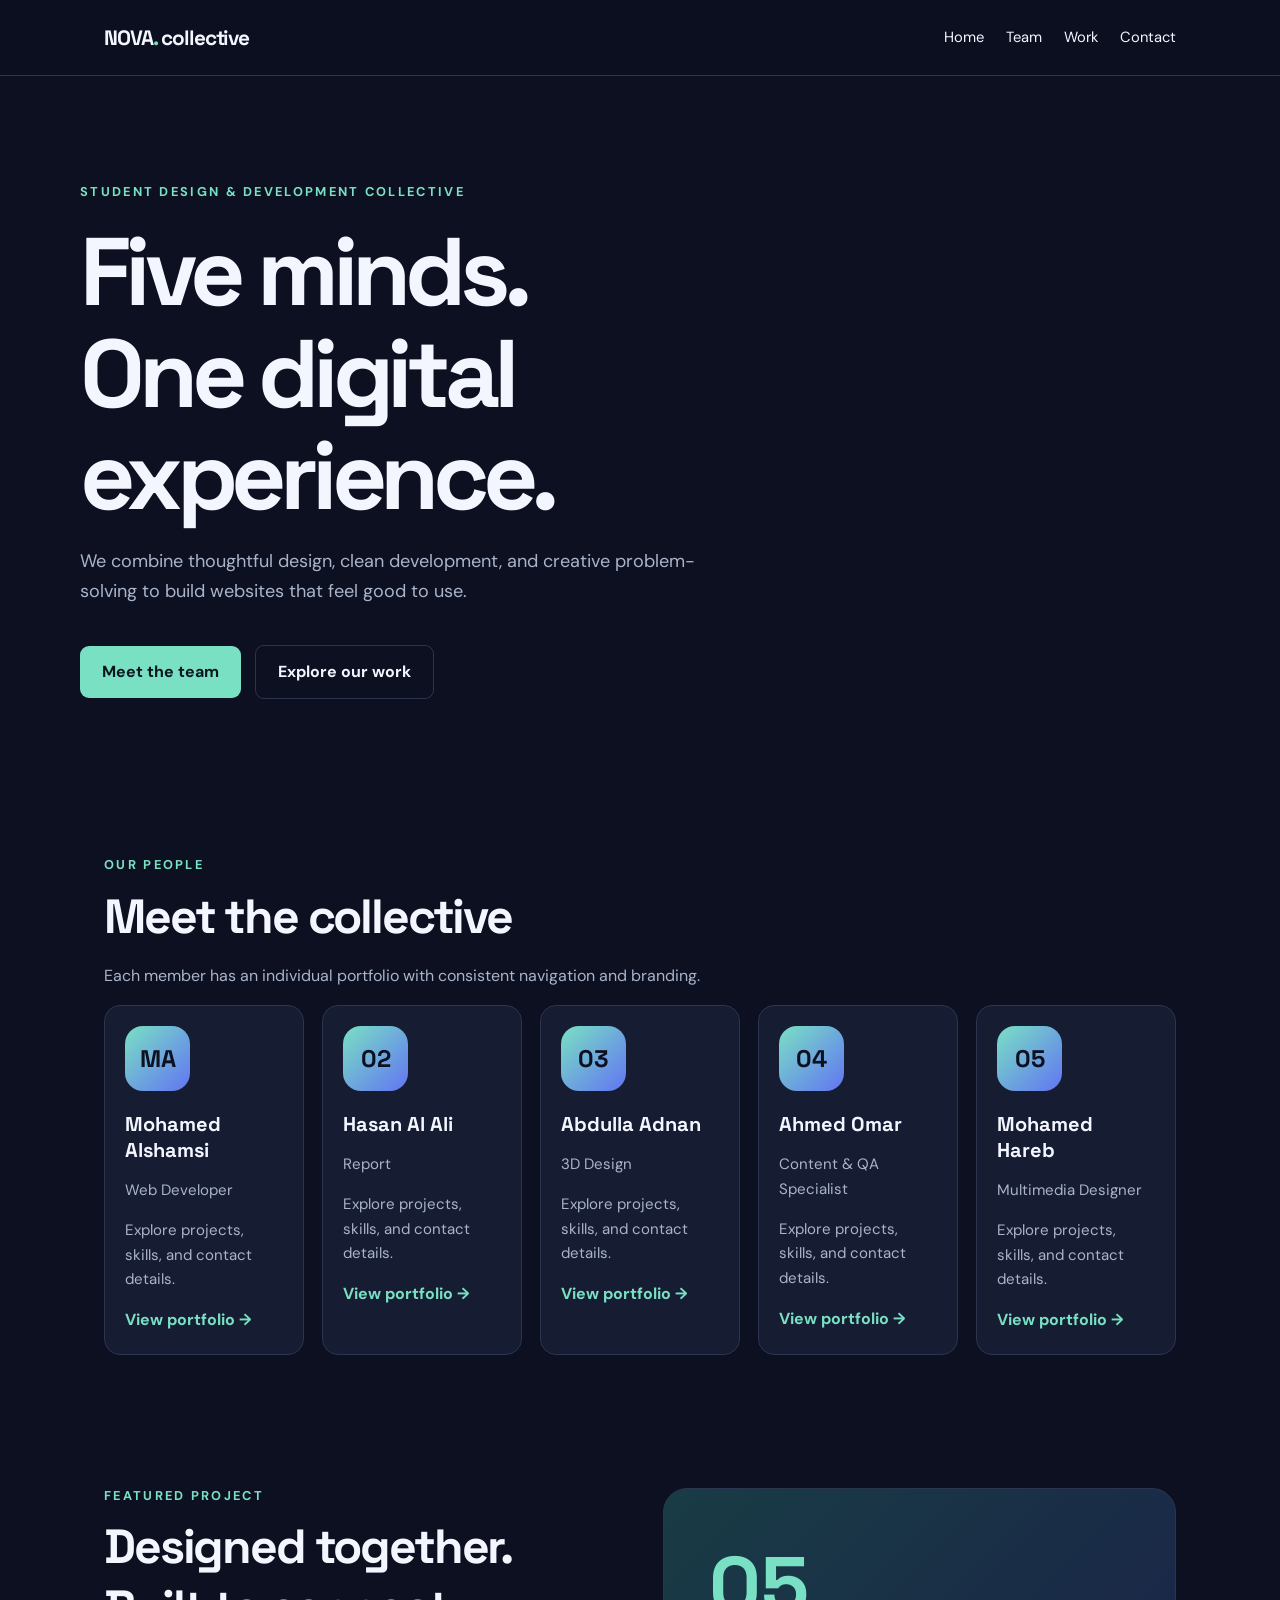
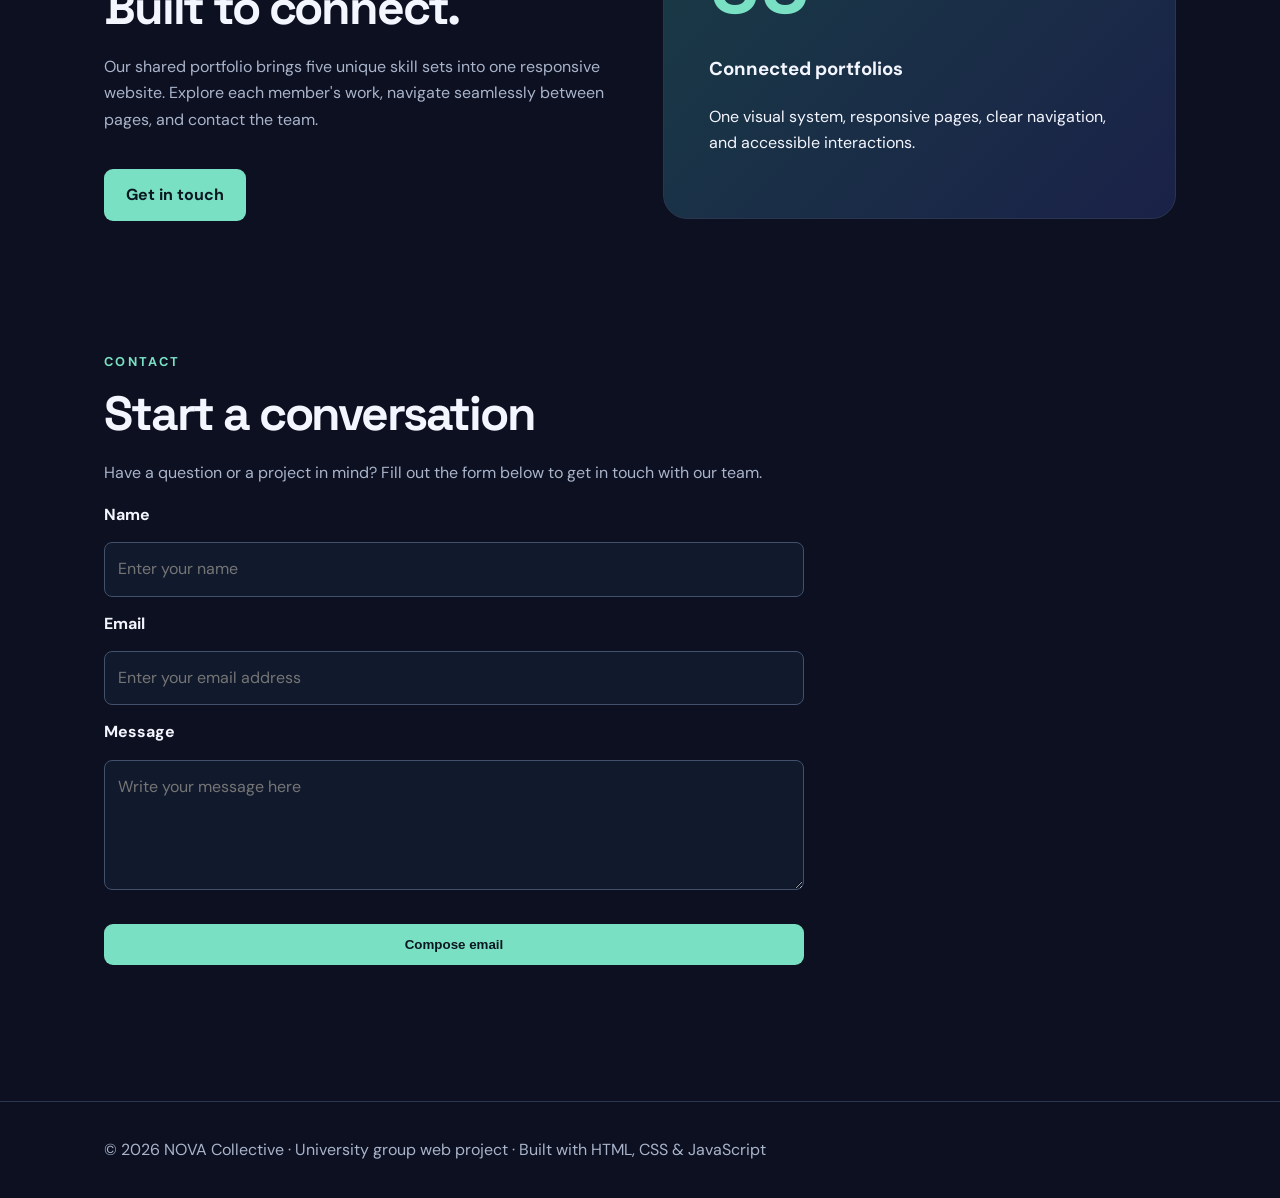
==== index.html @ 2443d8c1 "Add files via upload" ====
<!doctype html>
<html lang="en">

<head>
    <meta charset="utf-8">
    <meta name="viewport" content="width=device-width, initial-scale=1">
    <meta name="description" content="NOVA Collective university student portfolio project">
    <title>Home | NOVA Collective</title>
    <link rel="stylesheet" href="style.css">
</head>

<body>

    <a class="skip" href="#main">Skip to content</a>

    <header>
        <nav class="container" aria-label="Main navigation">

            <a class="logo" href="index.html">
                NOVA<span>.</span> collective
            </a>

            <button class="menu-toggle" type="button"
                aria-expanded="false" aria-label="Toggle navigation">
                Menu
            </button>

            <div class="navlinks">
                <a href="index.html">Home</a>
                <a href="index.html#team">Team</a>
                <a href="index.html#work">Work</a>
                <a href="index.html#contact">Contact</a>
            </div>

        </nav>
    </header>

    <main id="main">

        <!-- Home -->

        <section class="hero container">

            <div class="eyebrow">
                Student design &amp; development collective
            </div>

            <h1>Five minds.<br>One digital experience.</h1>

            <p>
                We combine thoughtful design, clean development,
                and creative problem-solving to build websites
                that feel good to use.
            </p>

            <a class="button" href="#team">Meet the team</a>

            <a class="button secondary" href="#work">
                Explore our work
            </a>

        </section>

        <!-- Team -->

        <section id="team">

            <div class="container">

                <div class="eyebrow">Our people</div>

                <h2 class="section-title">Meet the collective</h2>

                <p class="muted">
                    Each member has an individual portfolio
                    with consistent navigation and branding.
                </p>

                <div class="grid">

                    <!-- Member 1 -->

                    <article class="card">

                        <div class="avatar" aria-hidden="true">MA</div>

                        <h3>Mohamed Alshamsi</h3>

                        <p>Web Developer</p>

                        <p>Explore projects, skills, and contact details.</p>

                        <a href="member1.html">View portfolio →</a>

                    </article>

                    <!-- Member 2 -->

                    <article class="card">

                        <div class="avatar" aria-hidden="true">02</div>

                        <h3>Hasan Al Ali</h3>

                        <p>Report</p>

                        <p>Explore projects, skills, and contact details.</p>

                        <a href="member2.html">View portfolio →</a>

                    </article>

                    <!-- Member 3 -->

                    <article class="card">

                        <div class="avatar" aria-hidden="true">03</div>

                        <h3>Abdulla Adnan</h3>

                        <p>3D Design</p>

                        <p>Explore projects, skills, and contact details.</p>

                        <a href="member3.html">View portfolio →</a>

                    </article>

                    <!-- Member 4 -->

                    <article class="card">

                        <div class="avatar" aria-hidden="true">04</div>

                        <h3>Ahmed Omar</h3>

                        <p>Content &amp; QA Specialist</p>

                        <p>Explore projects, skills, and contact details.</p>

                        <a href="member4.html">View portfolio →</a>

                    </article>

                    <!-- Member 5 -->

                    <article class="card">

                        <div class="avatar" aria-hidden="true">05</div>

                        <h3>Mohamed Hareb</h3>

                        <p>Multimedia Designer</p>

                        <p>Explore projects, skills, and contact details.</p>

                        <a href="member5.html">View portfolio →</a>

                    </article>

                </div>

            </div>

        </section>

        <!-- Featured Project -->

        <section id="work">

            <div class="container">

                <div class="split">

                    <div>

                        <div class="eyebrow">Featured project</div>

                        <h2 class="section-title">
                            Designed together. Built to connect.
                        </h2>

                        <p class="muted">
                            Our shared portfolio brings five unique
                            skill sets into one responsive website.
                            Explore each member's work, navigate
                            seamlessly between pages, and contact
                            the team.
                        </p>

                        <a class="button" href="#contact">
                            Get in touch
                        </a>

                    </div>

                    <div class="feature">

                        <strong>05</strong>

                        <h3>Connected portfolios</h3>

                        <p>
                            One visual system, responsive pages,
                            clear navigation, and accessible interactions.
                        </p>

                    </div>

                </div>

            </div>

        </section>

        <!-- Contact Section -->

        <section id="contact">

            <div class="container">

                <div class="eyebrow">Contact</div>

                <h2 class="section-title">Start a conversation</h2>

                <p class="muted">
                    Have a question or a project in mind?
                    Fill out the form below to get in touch with our team.
                </p>

                <form class="form" id="contactForm">

                    <label for="name">Name</label>

                    <input
                        id="name"
                        name="name"
                        autocomplete="name"
                        placeholder="Enter your name"
                        required>

                    <label for="email">Email</label>

                    <input
                        id="email"
                        name="email"
                        type="email"
                        autocomplete="email"
                        placeholder="Enter your email address"
                        required>

                    <label for="message">Message</label>

                    <textarea
                        id="message"
                        name="message"
                        placeholder="Write your message here"
                        required></textarea>

                    <button class="button" type="submit">
                        Compose email
                    </button>

                    <p class="status"
                       id="contactStatus"
                       role="status"
                       aria-live="polite"></p>

                </form>

            </div>

        </section>

    </main>

    <!-- Footer -->

    <footer>

        <div class="container">
            © 2026 NOVA Collective · University group web project
            · Built with HTML, CSS &amp; JavaScript
        </div>

    </footer>

    <script src="script.js"></script>

    <!-- Contact Form JavaScript -->

    <script>

        document.getElementById("contactForm")
            .addEventListener("submit", function(event) {

                event.preventDefault();

                const name = document.getElementById("name").value;

                const email = document.getElementById("email").value;

                const message = document.getElementById("message").value;

                const recipient = "milkkyy3434@gmail.com";

                const subject = "NOVA Collective - Message from " + name;

                const body =
                    "Name: " + name + "\n" +
                    "Email: " + email + "\n\n" +
                    "Message:\n" + message;

                window.location.href =
                    "mailto:" + recipient +
                    "?subject=" + encodeURIComponent(subject) +
                    "&body=" + encodeURIComponent(body);

                document.getElementById("contactStatus").textContent =
                    "Complete and send your message using your email application.";

            });

    </script>

</body>

</html>
---- style.css ----
@import url('https://fonts.googleapis.com/css2?family=DM+Sans:wght@400;500;600;700&family=Space+Grotesk:wght@400;500;600;700&display=swap');

:root {
    --bg: #0c1020;
    --panel: #161d32;
    --text: #f4f6ff;
    --muted: #a9b4cb;
    --accent: #79e0c3;
    --border: #2b3550;
}

* {
    box-sizing: border-box;
}

html {
    scroll-behavior: smooth;
}

body {
    margin: 0;
    background: var(--bg);
    color: var(--text);
    font-family: 'DM Sans', Arial, sans-serif;
    line-height: 1.65;
}

a {
    color: inherit;
    text-decoration: none;
}

a:hover {
    color: var(--accent);
}

.container {
    max-width: 1120px;
    margin: auto;
    padding: 0 24px;
}

/* Header and Navigation */

header {
    position: sticky;
    top: 0;
    background: #0c1020ee;
    backdrop-filter: blur(14px);
    z-index: 10;
    border-bottom: 1px solid var(--border);
}

nav {
    display: flex;
    align-items: center;
    justify-content: space-between;
    gap: 18px;
    min-height: 75px;
}

.logo {
    font: 700 1.3rem 'Space Grotesk';
    letter-spacing: -.05em;
}

.logo span,
.eyebrow {
    color: var(--accent);
}

.navlinks {
    display: flex;
    gap: 22px;
    flex-wrap: wrap;
}

.navlinks a {
    font-size: .92rem;
}

/* Hero Section */

.hero {
    padding: 105px 0 90px;
}

.eyebrow {
    font-size: .8rem;
    letter-spacing: .18em;
    text-transform: uppercase;
    font-weight: 700;
}

.hero h1 {
    font: 700 clamp(3rem, 8vw, 6rem)/1.06 'Space Grotesk';
    letter-spacing: -.065em;
    max-width: 850px;
    margin: 20px 0;
}

.hero p {
    color: var(--muted);
    max-width: 630px;
    font-size: 1.13rem;
}

/* Buttons */

.button {
    display: inline-block;
    background: var(--accent);
    color: #0b1720;
    padding: 13px 22px;
    border-radius: 9px;
    font-weight: 700;
    border: 0;
    cursor: pointer;
    margin-top: 20px;
}

.button:hover {
    background: #a0f5dd;
    color: #0b1720;
}

.button.secondary {
    background: transparent;
    border: 1px solid var(--border);
    color: var(--text);
    margin-left: 10px;
}

/* Sections */

section {
    padding: 65px 0;
}

.section-title {
    font: 700 clamp(2rem, 4vw, 3rem) 'Space Grotesk';
    letter-spacing: -.045em;
    margin: 10px 0 15px;
}

.muted {
    color: var(--muted);
}

/* Grid Layout */

.grid {
    display: grid;
    grid-template-columns: repeat(4, minmax(0, 1fr));
    gap: 18px;
}

/* Five Team Members */

#team .grid {
    grid-template-columns: repeat(5, minmax(0, 1fr));
}

#team .card {
    padding: 20px;
    overflow-wrap: break-word;
}

/* Cards */

.card {
    background: var(--panel);
    border: 1px solid var(--border);
    border-radius: 16px;
    padding: 26px;
    transition: transform .2s, border-color .2s;
}

.card:hover {
    transform: translateY(-4px);
    border-color: var(--accent);
}

.avatar {
    width: 65px;
    height: 65px;
    border-radius: 18px;
    background: linear-gradient(135deg, #79e0c3, #6275f3);
    display: grid;
    place-items: center;
    color: #0c1020;
    font: 700 1.5rem 'Space Grotesk';
}

.card h3 {
    margin: 20px 0 4px;
    font: 700 1.25rem 'Space Grotesk';
}

.card p {
    color: var(--muted);
    font-size: .94rem;
}

.card a {
    color: var(--accent);
    font-weight: 700;
}

/* Featured Project */

.split {
    display: grid;
    grid-template-columns: 1fr 1fr;
    gap: 45px;
    align-items: center;
}

.feature {
    background: linear-gradient(135deg, #193c45, #1a2148);
    padding: 45px;
    border-radius: 24px;
    border: 1px solid var(--border);
}

.feature strong {
    font: 700 5rem 'Space Grotesk';
    color: var(--accent);
}

/* Skills and Tags */

.tags {
    display: flex;
    flex-wrap: wrap;
    gap: 9px;
    margin: 20px 0;
}

.tag {
    padding: 7px 12px;
    border: 1px solid var(--border);
    border-radius: 999px;
    color: var(--muted);
    font-size: .85rem;
}

.project {
    min-height: 170px;
}

/* Contact Form */

.form {
    max-width: 700px;
    display: grid;
    gap: 14px;
}

.form label {
    font-weight: 700;
}

.form input,
.form textarea,
.form select {
    width: 100%;
    background: #11192c;
    color: var(--text);
    border: 1px solid #42506b;
    border-radius: 8px;
    padding: 13px;
    font: inherit;
}

.form textarea {
    min-height: 130px;
}

.status {
    color: var(--accent);
    min-height: 25px;
}

/* Footer */

footer {
    border-top: 1px solid var(--border);
    padding: 35px 0;
    color: var(--muted);
}

/* Accessibility */

.skip {
    position: absolute;
    left: -9999px;
}

.skip:focus {
    left: 10px;
    top: 10px;
    z-index: 100;
    background: white;
    color: black;
    padding: 8px;
}

.menu-toggle {
    display: none;
}

/* Individual Portfolio Pages */

.profile-head {
    padding: 85px 0 40px;
}

.profile-head h1 {
    font: 700 clamp(2.6rem, 6vw, 4.8rem) 'Space Grotesk';
    letter-spacing: -.05em;
    margin: 10px 0;
}

.notice {
    padding: 15px 20px;
    background: #172d36;
    border-left: 4px solid var(--accent);
    color: #c5e8dd;
    border-radius: 5px;
}

.two {
    grid-template-columns: repeat(2, minmax(0, 1fr));
}

/* Smaller Desktop Screens */

@media (max-width: 1100px) {
    #team .grid {
        grid-template-columns: repeat(3, minmax(0, 1fr));
    }
}

/* Tablets */

@media (max-width: 900px) {
    .grid {
        grid-template-columns: repeat(2, minmax(0, 1fr));
    }

    #team .grid {
        grid-template-columns: repeat(2, minmax(0, 1fr));
    }

    .split {
        grid-template-columns: 1fr;
    }
}

/* Mobile Phones */

@media (max-width: 600px) {
    .hero {
        padding: 70px 24px;
    }

    .grid,
    .two,
    #team .grid {
        grid-template-columns: 1fr;
    }

    .navlinks {
        display: none;
        position: absolute;
        top: 75px;
        left: 0;
        right: 0;
        background: #101729;
        padding: 20px 24px;
        flex-direction: column;
    }

    .navlinks.open {
        display: flex;
    }

    .menu-toggle {
        display: block;
        background: none;
        border: 1px solid var(--border);
        color: white;
        border-radius: 8px;
        padding: 8px 12px;
    }

    .button.secondary {
        margin-left: 0;
    }

    .feature {
        padding: 25px;
    }

    .profile-head {
        padding: 60px 24px 30px;
    }
}

/* Reduced Motion */

@media (prefers-reduced-motion: reduce) {
    html {
        scroll-behavior: auto;
    }

    .card {
        transition: none;
    }
}
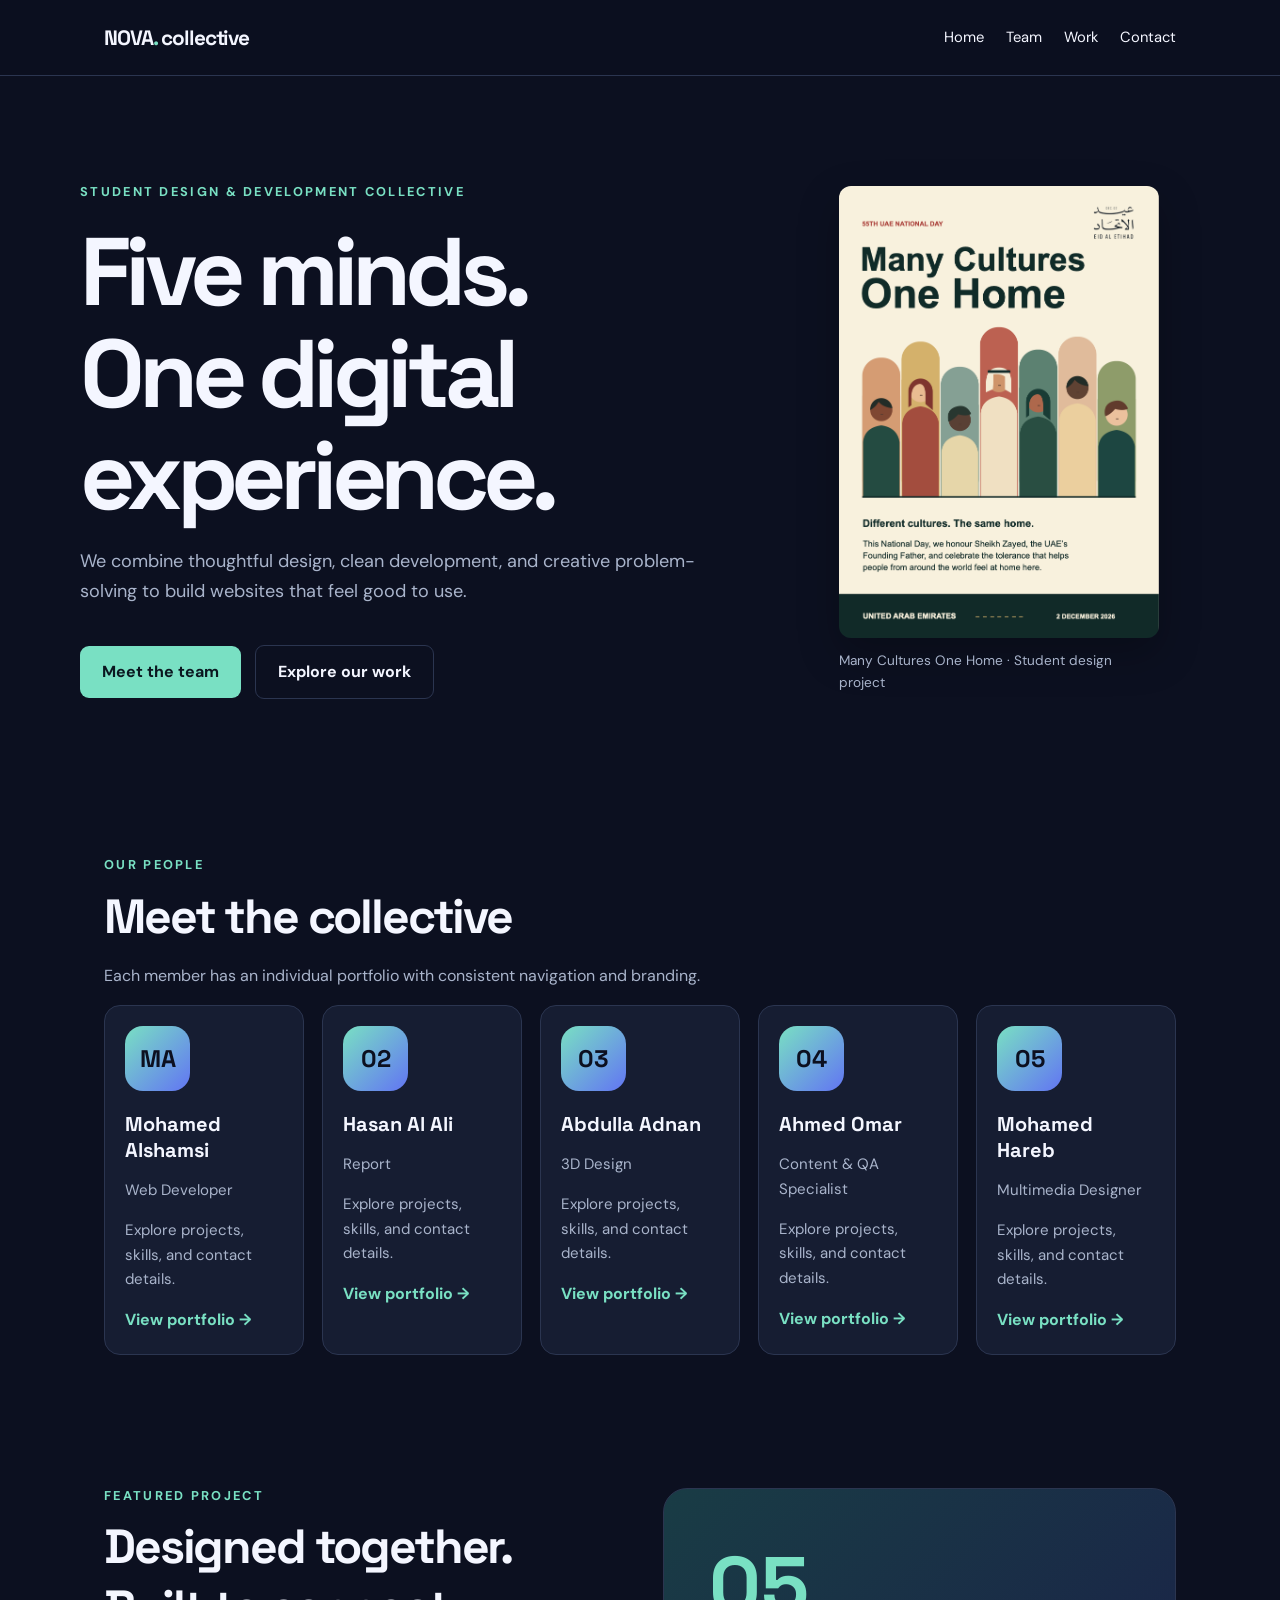
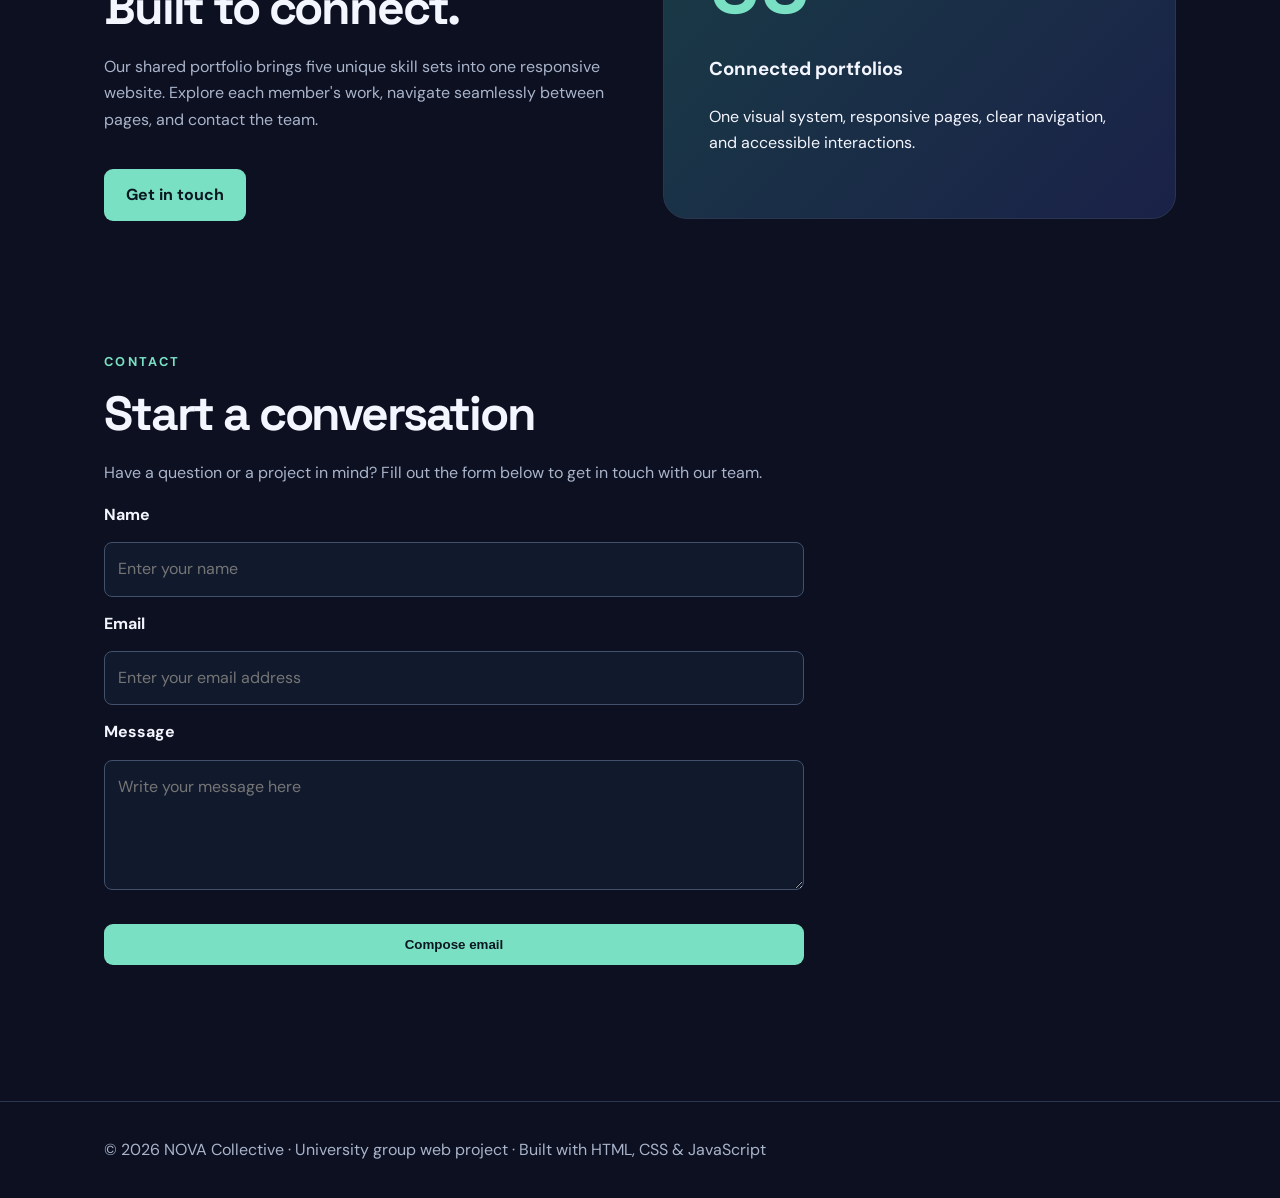
==== commit ce238080: "Add files via upload" ====
--- a/index.html
+++ b/index.html
@@ -41,6 +41,8 @@
 
         <section class="hero container">
 
+            <div class="hero-copy">
+
             <div class="eyebrow">
                 Student design &amp; development collective
             </div>
@@ -58,6 +60,15 @@
             <a class="button secondary" href="#work">
                 Explore our work
             </a>
+
+            </div>
+
+            <figure class="hero-preview">
+                <a href="member2.html#projects">
+                    <img src="many-cultures-one-home.png" width="679" height="960" alt="Many Cultures One Home student poster for UAE National Day">
+                </a>
+                <figcaption>Many Cultures One Home · Student design project</figcaption>
+            </figure>
 
         </section>
 
--- a/style.css
+++ b/style.css
@@ -418,4 +418,39 @@
     .card {
         transition: none;
     }
-}+}
+.hero {
+    display: grid;
+    grid-template-columns: minmax(0, 1.6fr) minmax(0, 1fr);
+    align-items: center;
+    gap: clamp(2rem, 6vw, 5rem);
+}
+
+.hero-preview {
+    width: min(100%, 20rem);
+    margin: 0;
+    justify-self: center;
+}
+
+.hero-preview a {
+    display: block;
+}
+
+.hero-preview img {
+    display: block;
+    width: 100%;
+    height: auto;
+    border-radius: 12px;
+    box-shadow: 0 16px 40px rgb(0 0 0 / 25%);
+}
+
+.hero-preview figcaption {
+    margin-top: .7rem;
+    color: var(--muted);
+    font-size: .85rem;
+}
+
+@media (max-width: 760px) {
+    .hero { grid-template-columns: 1fr; }
+    .hero-preview { justify-self: start; }
+}
